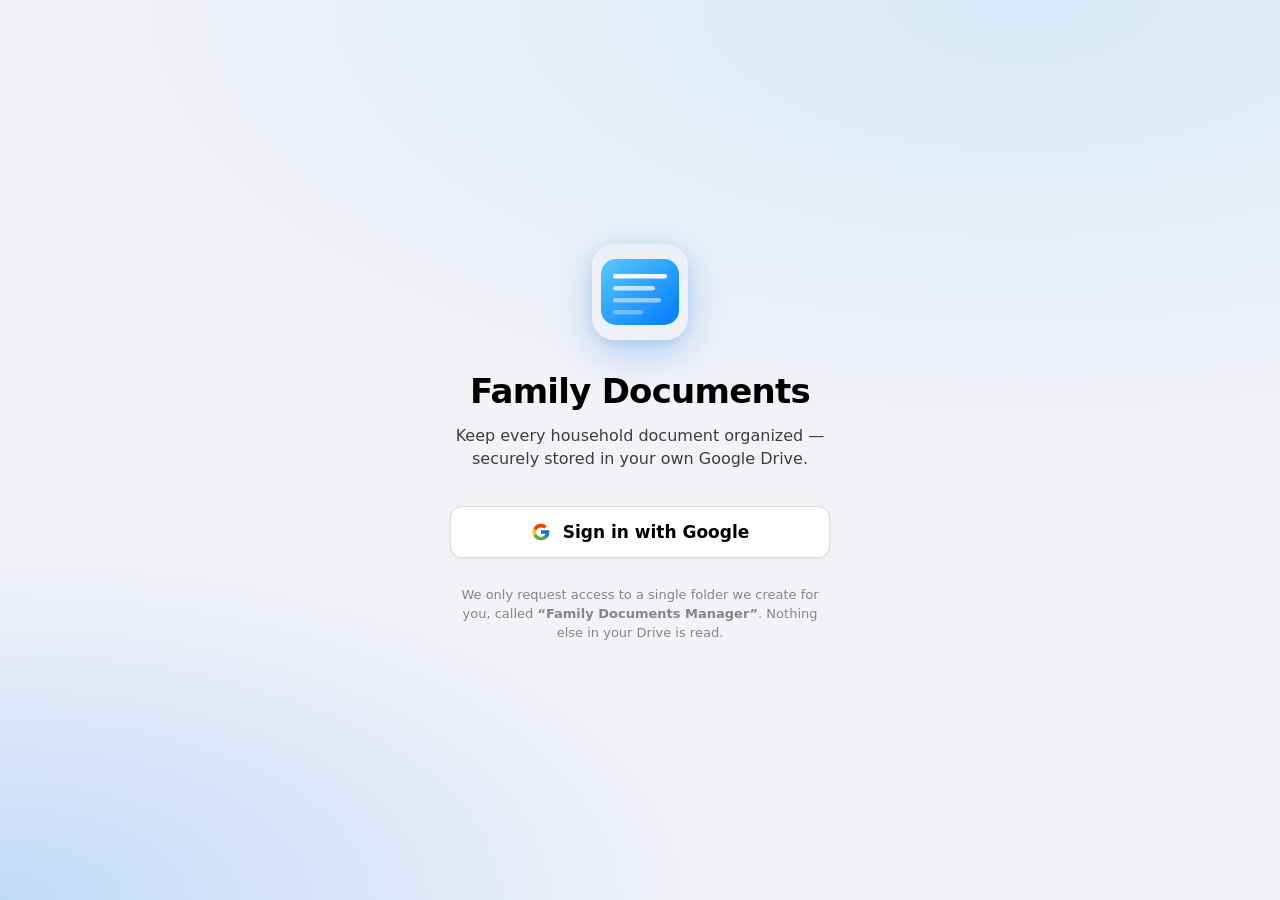
==== index.html @ 1a9daff0 "Support subfolders and improve Drive integration Add nested folder navigation and subfolder manageme" ====
<!DOCTYPE html>
<html lang="en">
<head>
  <meta charset="UTF-8" />
  <meta name="viewport" content="width=device-width, initial-scale=1.0, viewport-fit=cover, user-scalable=no" />
  <meta name="theme-color" content="#f2f2f7" media="(prefers-color-scheme: light)" />
  <meta name="theme-color" content="#000000" media="(prefers-color-scheme: dark)" />
  <meta name="description" content="A family document manager that stores PDFs and images in your Google Drive." />

  <!-- iOS / PWA meta -->
  <meta name="apple-mobile-web-app-capable" content="yes" />
  <meta name="mobile-web-app-capable" content="yes" />
  <meta name="apple-mobile-web-app-status-bar-style" content="black-translucent" />
  <meta name="apple-mobile-web-app-title" content="Family Docs" />
  <meta name="format-detection" content="telephone=no" />

  <link rel="manifest" href="manifest.json" />

  <!-- App icons -->
  <link rel="icon" type="image/png" sizes="192x192" href="icons/icon-192.png" />
  <link rel="icon" type="image/png" sizes="512x512" href="icons/icon-512.png" />
  <link rel="apple-touch-icon" href="icons/icon-192.png" />
  <link rel="apple-touch-icon" sizes="180x180" href="icons/icon-180.png" />

  <!-- iOS splash screens (basic — generated as a single fallback). -->
  <link rel="apple-touch-startup-image" href="icons/splash.png" />

  <title>Family Documents</title>
  <link rel="stylesheet" href="app.css" />
</head>
<body class="theme-system">

  <!-- ============================================
       LOGIN SCREEN
       ============================================ -->
  <section id="screen-login" class="screen screen-login is-active">
    <div class="login-card">
      <div class="login-icon" aria-hidden="true">
        <svg viewBox="0 0 64 64" xmlns="http://www.w3.org/2000/svg">
          <defs>
            <linearGradient id="lg" x1="0" y1="0" x2="1" y2="1">
              <stop offset="0%" stop-color="#5AC8FA"/>
              <stop offset="100%" stop-color="#007AFF"/>
            </linearGradient>
          </defs>
          <rect x="6" y="10" width="52" height="44" rx="10" fill="url(#lg)"/>
          <rect x="14" y="20" width="36" height="3" rx="1.5" fill="#ffffff" opacity="0.95"/>
          <rect x="14" y="28" width="28" height="3" rx="1.5" fill="#ffffff" opacity="0.7"/>
          <rect x="14" y="36" width="32" height="3" rx="1.5" fill="#ffffff" opacity="0.5"/>
          <rect x="14" y="44" width="20" height="3" rx="1.5" fill="#ffffff" opacity="0.35"/>
        </svg>
      </div>
      <h1 class="login-title">Family Documents</h1>
      <p class="login-subtitle">Keep every household document organized — securely stored in your own Google Drive.</p>

      <button id="btn-google-signin" class="btn-google" type="button">
        <svg width="20" height="20" viewBox="0 0 48 48" aria-hidden="true">
          <path fill="#FFC107" d="M43.6 20.5H42V20H24v8h11.3c-1.6 4.7-6.1 8-11.3 8-6.6 0-12-5.4-12-12s5.4-12 12-12c3 0 5.8 1.1 7.9 3l5.7-5.7C34.5 6.1 29.5 4 24 4 12.9 4 4 12.9 4 24s8.9 20 20 20 20-8.9 20-20c0-1.3-.1-2.4-.4-3.5z"/>
          <path fill="#FF3D00" d="M6.3 14.7l6.6 4.8C14.6 16 19 13 24 13c3 0 5.8 1.1 7.9 3l5.7-5.7C34.5 6.1 29.5 4 24 4 16.3 4 9.6 8.3 6.3 14.7z"/>
          <path fill="#4CAF50" d="M24 44c5.4 0 10.3-2.1 14-5.4l-6.5-5.5C29.6 34.7 26.9 36 24 36c-5.2 0-9.6-3.3-11.2-7.9l-6.5 5C9.6 39.6 16.3 44 24 44z"/>
          <path fill="#1976D2" d="M43.6 20.5H42V20H24v8h11.3c-.8 2.2-2.2 4.1-4 5.6l6.5 5.5C41.2 36.5 44 30.8 44 24c0-1.3-.1-2.4-.4-3.5z"/>
        </svg>
        <span>Sign in with Google</span>
      </button>

      <p class="login-fineprint">We only request access to a single folder we create for you, called <strong>“Family Documents Manager”</strong>. Nothing else in your Drive is read.</p>
    </div>
  </section>

  <!-- ============================================
       APP SHELL (dashboard / category / settings live inside)
       ============================================ -->
  <main id="app-shell" class="app-shell" hidden>

    <!-- Pull-to-refresh indicator -->
    <div id="ptr" class="ptr" aria-hidden="true">
      <div class="ptr-spinner"></div>
    </div>

    <!-- ============================================
         DASHBOARD
         ============================================ -->
    <section id="screen-dashboard" class="screen screen-dashboard is-active">
      <header class="ios-header">
        <div class="ios-header-row">
          <div class="ios-header-spacer"></div>
          <button id="btn-open-settings" class="icon-btn" type="button" aria-label="Settings">
            <svg viewBox="0 0 24 24" width="22" height="22" fill="none" stroke="currentColor" stroke-width="1.8" stroke-linecap="round" stroke-linejoin="round">
              <circle cx="12" cy="12" r="3"></circle>
              <path d="M19.4 15a1.65 1.65 0 0 0 .33 1.82l.06.06a2 2 0 1 1-2.83 2.83l-.06-.06a1.65 1.65 0 0 0-1.82-.33 1.65 1.65 0 0 0-1 1.51V21a2 2 0 0 1-4 0v-.09A1.65 1.65 0 0 0 9 19.4a1.65 1.65 0 0 0-1.82.33l-.06.06a2 2 0 1 1-2.83-2.83l.06-.06a1.65 1.65 0 0 0 .33-1.82 1.65 1.65 0 0 0-1.51-1H3a2 2 0 0 1 0-4h.09A1.65 1.65 0 0 0 4.6 9a1.65 1.65 0 0 0-.33-1.82l-.06-.06a2 2 0 1 1 2.83-2.83l.06.06a1.65 1.65 0 0 0 1.82.33H9a1.65 1.65 0 0 0 1-1.51V3a2 2 0 0 1 4 0v.09a1.65 1.65 0 0 0 1 1.51 1.65 1.65 0 0 0 1.82-.33l.06-.06a2 2 0 1 1 2.83 2.83l-.06.06a1.65 1.65 0 0 0-.33 1.82V9a1.65 1.65 0 0 0 1.51 1H21a2 2 0 0 1 0 4h-.09a1.65 1.65 0 0 0-1.51 1z"></path>
            </svg>
          </button>
        </div>
        <h1 class="ios-large-title">Documents</h1>
        <div class="ios-search-wrap">
          <div class="ios-search">
            <svg viewBox="0 0 24 24" width="16" height="16" aria-hidden="true">
              <path d="M21 21l-4.3-4.3M11 18a7 7 0 1 1 0-14 7 7 0 0 1 0 14z" fill="none" stroke="currentColor" stroke-width="2" stroke-linecap="round" stroke-linejoin="round"/>
            </svg>
            <input id="dashboard-search" type="search" placeholder="Search across all documents" autocomplete="off" />
          </div>
        </div>
      </header>

      <div class="content">
        <!-- Categories grid -->
        <div id="categories-grid" class="categories-grid"></div>

        <!-- Search results (hidden by default) -->
        <div id="dashboard-search-results" class="search-results" hidden></div>

        <button id="btn-add-category" class="add-category-btn" type="button">
          <span class="plus">+</span>
          <span>Add Category</span>
        </button>
      </div>
    </section>

    <!-- ============================================
         CATEGORY DETAIL
         ============================================ -->
    <section id="screen-category" class="screen screen-category">
      <header class="ios-header">
        <div class="ios-header-row">
          <button id="btn-back-from-category" class="back-btn" type="button">
            <svg viewBox="0 0 24 24" width="22" height="22" aria-hidden="true">
              <path d="M15 6l-6 6 6 6" fill="none" stroke="currentColor" stroke-width="2.2" stroke-linecap="round" stroke-linejoin="round"/>
            </svg>
            <span>Documents</span>
          </button>
          <div class="ios-header-spacer"></div>
          <button id="btn-category-menu" class="icon-btn" type="button" aria-label="Category options">
            <svg viewBox="0 0 24 24" width="22" height="22" aria-hidden="true">
              <circle cx="5" cy="12" r="1.6" fill="currentColor"/>
              <circle cx="12" cy="12" r="1.6" fill="currentColor"/>
              <circle cx="19" cy="12" r="1.6" fill="currentColor"/>
            </svg>
          </button>
        </div>
        <h1 id="category-title" class="ios-large-title">Category</h1>

        <!-- Filter chips -->
        <div class="filter-row">
          <div class="ios-search compact">
            <svg viewBox="0 0 24 24" width="16" height="16" aria-hidden="true">
              <path d="M21 21l-4.3-4.3M11 18a7 7 0 1 1 0-14 7 7 0 0 1 0 14z" fill="none" stroke="currentColor" stroke-width="2" stroke-linecap="round" stroke-linejoin="round"/>
            </svg>
            <input id="category-search" type="search" placeholder="Search" autocomplete="off" />
          </div>
        </div>
        <div class="chip-row" id="filter-chips">
          <button class="chip is-active" data-filter-type="all" type="button">All</button>
          <button class="chip" data-filter-type="pdf" type="button">PDF</button>
          <button class="chip" data-filter-type="image" type="button">Images</button>
          <button class="chip" data-filter-type="recent" type="button">Last 30 days</button>
        </div>
      </header>

      <div class="content">
        <div id="documents-list" class="documents-list"></div>
        <div id="documents-empty" class="empty-state" hidden>
          <div class="empty-icon">📄</div>
          <h3>No documents yet</h3>
          <p>Tap the upload button to add your first document.</p>
        </div>
      </div>

      <!-- Floating upload button -->
      <button id="btn-fab-upload" class="fab" type="button" aria-label="Upload document">
        <svg viewBox="0 0 24 24" width="24" height="24" aria-hidden="true">
          <path d="M12 5v14M5 12h14" fill="none" stroke="currentColor" stroke-width="2.4" stroke-linecap="round"/>
        </svg>
      </button>
    </section>

    <!-- ============================================
         SETTINGS
         ============================================ -->
    <section id="screen-settings" class="screen screen-settings">
      <header class="ios-header">
        <div class="ios-header-row">
          <button id="btn-back-from-settings" class="back-btn" type="button">
            <svg viewBox="0 0 24 24" width="22" height="22" aria-hidden="true">
              <path d="M15 6l-6 6 6 6" fill="none" stroke="currentColor" stroke-width="2.2" stroke-linecap="round" stroke-linejoin="round"/>
            </svg>
            <span>Documents</span>
          </button>
        </div>
        <h1 class="ios-large-title">Settings</h1>
      </header>

      <div class="content">
        <!-- Account -->
        <h2 class="group-label">Account</h2>
        <div class="ios-group">
          <div class="row">
            <div class="row-label">
              <div class="row-title" id="settings-user-email">—</div>
              <div class="row-sub">Connected to Google Drive</div>
            </div>
          </div>
          <div class="row row-action" id="row-signout">
            <div class="row-label">
              <div class="row-title danger">Sign out</div>
            </div>
            <div class="row-chevron">›</div>
          </div>
        </div>

        <!-- Appearance -->
        <h2 class="group-label">Appearance</h2>
        <div class="ios-group">
          <div class="row">
            <div class="row-label"><div class="row-title">Theme</div></div>
            <select id="theme-select" class="ios-select">
              <option value="system">System</option>
              <option value="light">Light</option>
              <option value="dark">Dark</option>
            </select>
          </div>
        </div>

        <!-- Categories -->
        <h2 class="group-label">Categories</h2>
        <div id="settings-categories" class="ios-group"></div>
        <button id="btn-add-category-settings" class="row-button">+ Add Category</button>

        <!-- About -->
        <h2 class="group-label">About</h2>
        <div class="ios-group">
          <div class="row">
            <div class="row-label">
              <div class="row-title">Version</div>
            </div>
            <div class="row-value">1.0.0</div>
          </div>
          <div class="row row-action" id="row-storage-info">
            <div class="row-label">
              <div class="row-title">View in Google Drive</div>
            </div>
            <div class="row-chevron">›</div>
          </div>
        </div>

        <p class="settings-foot">Your files live exclusively in your Google Drive folder<br/>“Family Documents Manager”.</p>
      </div>
    </section>

    <!-- ============================================
         BOTTOM NAVIGATION
         ============================================ -->
    <nav id="bottom-nav" class="bottom-nav">
      <button class="nav-btn is-active" data-target="dashboard" type="button">
        <svg viewBox="0 0 24 24" width="24" height="24" aria-hidden="true">
          <rect x="3" y="3" width="7" height="7" rx="2" fill="none" stroke="currentColor" stroke-width="1.6"/>
          <rect x="14" y="3" width="7" height="7" rx="2" fill="none" stroke="currentColor" stroke-width="1.6"/>
          <rect x="3" y="14" width="7" height="7" rx="2" fill="none" stroke="currentColor" stroke-width="1.6"/>
          <rect x="14" y="14" width="7" height="7" rx="2" fill="none" stroke="currentColor" stroke-width="1.6"/>
        </svg>
        <span>Documents</span>
      </button>
      <button class="nav-btn" data-target="search" type="button">
        <svg viewBox="0 0 24 24" width="24" height="24" aria-hidden="true">
          <path d="M21 21l-4.3-4.3M11 18a7 7 0 1 1 0-14 7 7 0 0 1 0 14z" fill="none" stroke="currentColor" stroke-width="1.8" stroke-linecap="round" stroke-linejoin="round"/>
        </svg>
        <span>Search</span>
      </button>
      <button class="nav-btn" data-target="settings" type="button">
        <svg viewBox="0 0 24 24" width="24" height="24" aria-hidden="true">
          <circle cx="12" cy="12" r="3" fill="none" stroke="currentColor" stroke-width="1.6"/>
          <path d="M19.4 15a1.65 1.65 0 0 0 .33 1.82l.06.06a2 2 0 1 1-2.83 2.83l-.06-.06a1.65 1.65 0 0 0-1.82-.33 1.65 1.65 0 0 0-1 1.51V21a2 2 0 0 1-4 0v-.09A1.65 1.65 0 0 0 9 19.4a1.65 1.65 0 0 0-1.82.33l-.06.06a2 2 0 1 1-2.83-2.83l.06-.06a1.65 1.65 0 0 0 .33-1.82 1.65 1.65 0 0 0-1.51-1H3a2 2 0 0 1 0-4h.09A1.65 1.65 0 0 0 4.6 9a1.65 1.65 0 0 0-.33-1.82l-.06-.06a2 2 0 1 1 2.83-2.83l.06.06a1.65 1.65 0 0 0 1.82.33H9a1.65 1.65 0 0 0 1-1.51V3a2 2 0 0 1 4 0v.09a1.65 1.65 0 0 0 1 1.51 1.65 1.65 0 0 0 1.82-.33l.06-.06a2 2 0 1 1 2.83 2.83l-.06.06a1.65 1.65 0 0 0-.33 1.82V9a1.65 1.65 0 0 0 1.51 1H21a2 2 0 0 1 0 4h-.09a1.65 1.65 0 0 0-1.51 1z" fill="none" stroke="currentColor" stroke-width="1.6" stroke-linejoin="round"/>
        </svg>
        <span>Settings</span>
      </button>
    </nav>
  </main>

  <!-- ============================================
       UPLOAD BOTTOM SHEET
       ============================================ -->
  <div id="upload-sheet" class="sheet" hidden>
    <div class="sheet-backdrop" data-close="upload-sheet"></div>
    <div class="sheet-panel">
      <div class="sheet-handle"></div>
      <h3 class="sheet-title">Add Document</h3>
      <p class="sheet-sub" id="upload-sheet-sub">Upload a PDF or photo to this category.</p>

      <button id="btn-upload-file" class="sheet-action" type="button">
        <span class="sheet-icon">📤</span>
        <div class="sheet-action-text">
          <strong>Upload from device</strong>
          <small>PDF, JPG or PNG up to 25MB</small>
        </div>
      </button>

      <button id="btn-pick-from-drive" class="sheet-action" type="button">
        <span class="sheet-icon">☁️</span>
        <div class="sheet-action-text">
          <strong>Pick from Google Drive</strong>
          <small>Choose an existing file</small>
        </div>
      </button>

      <button id="btn-take-photo" class="sheet-action" type="button">
        <span class="sheet-icon">📷</span>
        <div class="sheet-action-text">
          <strong>Take photo</strong>
          <small>Use your camera</small>
        </div>
      </button>

      <button id="btn-new-folder" class="sheet-action" type="button">
        <span class="sheet-icon">📁</span>
        <div class="sheet-action-text">
          <strong>New subfolder</strong>
          <small>Create a folder inside this one</small>
        </div>
      </button>

      <button class="sheet-cancel" data-close="upload-sheet" type="button">Cancel</button>

      <input id="file-input" type="file" accept="application/pdf,image/jpeg,image/png" hidden />
      <input id="camera-input" type="file" accept="image/*" capture="environment" hidden />
    </div>
  </div>

  <!-- ============================================
       ADD / RENAME CATEGORY SHEET
       ============================================ -->
  <div id="category-sheet" class="sheet" hidden>
    <div class="sheet-backdrop" data-close="category-sheet"></div>
    <div class="sheet-panel">
      <div class="sheet-handle"></div>
      <h3 class="sheet-title" id="category-sheet-title">New Category</h3>

      <label class="sheet-label">Name</label>
      <input id="category-name-input" class="sheet-input" type="text" placeholder="e.g. Travel Documents" maxlength="40" />

      <label class="sheet-label">Icon</label>
      <div id="category-icon-picker" class="icon-picker"></div>

      <label class="sheet-label">Color</label>
      <div id="category-color-picker" class="color-picker"></div>

      <div class="sheet-buttons">
        <button class="sheet-cancel" data-close="category-sheet" type="button">Cancel</button>
        <button id="btn-save-category" class="sheet-primary" type="button">Save</button>
      </div>
    </div>
  </div>

  <!-- ============================================
       CATEGORY ACTION SHEET (rename / delete)
       ============================================ -->
  <div id="category-actions-sheet" class="sheet" hidden>
    <div class="sheet-backdrop" data-close="category-actions-sheet"></div>
    <div class="sheet-panel sheet-panel-actions">
      <div class="sheet-handle"></div>
      <button id="btn-rename-category" class="sheet-action-row" type="button">Rename Category</button>
      <button id="btn-delete-category" class="sheet-action-row danger" type="button">Delete Category</button>
      <button class="sheet-cancel" data-close="category-actions-sheet" type="button">Cancel</button>
    </div>
  </div>

  <!-- ============================================
       DOCUMENT VIEWER MODAL (full-screen)
       ============================================ -->
  <div id="viewer-modal" class="viewer" hidden>
    <header class="viewer-header">
      <button id="btn-close-viewer" class="viewer-btn" type="button" aria-label="Close">
        <svg viewBox="0 0 24 24" width="22" height="22" aria-hidden="true">
          <path d="M6 6l12 12M18 6L6 18" fill="none" stroke="currentColor" stroke-width="2" stroke-linecap="round"/>
        </svg>
      </button>
      <div id="viewer-title" class="viewer-title">Document</div>
      <div class="viewer-actions">
        <button id="btn-download" class="viewer-btn" type="button" aria-label="Download">
          <svg viewBox="0 0 24 24" width="22" height="22" aria-hidden="true">
            <path d="M12 4v12m0 0l-4-4m4 4l4-4M4 20h16" fill="none" stroke="currentColor" stroke-width="2" stroke-linecap="round" stroke-linejoin="round"/>
          </svg>
        </button>
        <button id="btn-delete-doc" class="viewer-btn" type="button" aria-label="Delete">
          <svg viewBox="0 0 24 24" width="22" height="22" aria-hidden="true">
            <path d="M3 6h18M8 6V4a2 2 0 0 1 2-2h4a2 2 0 0 1 2 2v2m2 0v14a2 2 0 0 1-2 2H8a2 2 0 0 1-2-2V6h12z" fill="none" stroke="currentColor" stroke-width="1.8" stroke-linecap="round" stroke-linejoin="round"/>
          </svg>
        </button>
      </div>
    </header>
    <div id="viewer-body" class="viewer-body"></div>
  </div>

  <!-- ============================================
       TOAST CONTAINER
       ============================================ -->
  <div id="toast-container" class="toast-container" aria-live="polite"></div>

  <!-- ============================================
       LOADING / UPLOAD PROGRESS OVERLAY
       ============================================ -->
  <div id="loader" class="loader" hidden>
    <div class="loader-card">
      <div class="loader-spinner"></div>
      <div id="loader-text" class="loader-text">Loading…</div>
    </div>
  </div>

  <!-- Google Identity & API libraries -->
  <script src="https://accounts.google.com/gsi/client" async defer></script>
  <script src="https://apis.google.com/js/api.js" async defer></script>

  <!-- App -->
  <script src="app.js" defer></script>
</body>
</html>
---- app.css ----
/* ============================================================
   FAMILY DOCUMENTS — iOS 17 Design System
   ============================================================ */

/* ---- Reset ------------------------------------------------- */
*, *::before, *::after { box-sizing: border-box; }

/* The browser's default [hidden] { display: none } has specificity 0,1,0 and
   gets overridden by component rules like .viewer { display: flex }. Force it
   to win so HTML's hidden attribute hides elements regardless of their
   layout-display value. */
[hidden] { display: none !important; }

html, body {
  margin: 0;
  padding: 0;
  height: 100%;
  -webkit-font-smoothing: antialiased;
  -moz-osx-font-smoothing: grayscale;
  -webkit-tap-highlight-color: transparent;
  text-rendering: optimizeLegibility;
}
body {
  font-family: -apple-system, BlinkMacSystemFont, "SF Pro Text", "SF Pro Display",
               "Helvetica Neue", "Segoe UI", system-ui, sans-serif;
  font-size: 17px;
  line-height: 1.4;
  background: var(--bg);
  color: var(--text);
  overflow: hidden;
  overscroll-behavior-y: none;
  /* Safe-area-aware viewport sizing */
  min-height: 100dvh;
}
button { font-family: inherit; }
input, select, textarea { font-family: inherit; font-size: inherit; }
input[type="search"]::-webkit-search-cancel-button { -webkit-appearance: none; }

/* ---- iOS color system (CSS variables) ---------------------- */
:root, body.theme-light {
  /* Core grays (iOS system) */
  --bg: #f2f2f7;                  /* systemGroupedBackground */
  --bg-elevated: #ffffff;         /* secondarySystemGroupedBackground */
  --bg-card: #ffffff;
  --bg-blur: rgba(242, 242, 247, 0.78);
  --bg-blur-strong: rgba(255, 255, 255, 0.82);

  --text: #000000;
  --text-secondary: #3c3c43;
  --text-tertiary: rgba(60, 60, 67, 0.6);
  --text-quaternary: rgba(60, 60, 67, 0.3);

  --separator: rgba(60, 60, 67, 0.18);
  --separator-opaque: #c6c6c8;

  /* iOS system colors */
  --blue: #007aff;
  --blue-soft: rgba(0, 122, 255, 0.12);
  --green: #34c759;
  --indigo: #5856d6;
  --orange: #ff9500;
  --pink: #ff2d55;
  --purple: #af52de;
  --red: #ff3b30;
  --teal: #5ac8fa;
  --yellow: #ffcc00;
  --mint: #00c7be;
  --cyan: #32ade6;

  /* Component tokens */
  --fill-primary: rgba(120, 120, 128, 0.20);
  --fill-secondary: rgba(120, 120, 128, 0.16);
  --fill-tertiary: rgba(118, 118, 128, 0.12);
  --fill-quaternary: rgba(116, 116, 128, 0.08);

  --shadow-card: 0 1px 3px rgba(0, 0, 0, 0.04), 0 1px 2px rgba(0, 0, 0, 0.02);
  --shadow-fab: 0 6px 18px rgba(0, 122, 255, 0.32), 0 2px 6px rgba(0, 0, 0, 0.12);

  --radius-card: 14px;
  --radius-button: 12px;
  --radius-large: 22px;
}

/* Dark mode colors */
body.theme-dark {
  --bg: #000000;
  --bg-elevated: #1c1c1e;
  --bg-card: #1c1c1e;
  --bg-blur: rgba(28, 28, 30, 0.72);
  --bg-blur-strong: rgba(28, 28, 30, 0.86);

  --text: #ffffff;
  --text-secondary: rgba(235, 235, 245, 0.88);
  --text-tertiary: rgba(235, 235, 245, 0.6);
  --text-quaternary: rgba(235, 235, 245, 0.3);

  --separator: rgba(84, 84, 88, 0.55);
  --separator-opaque: #38383a;

  --fill-primary: rgba(120, 120, 128, 0.36);
  --fill-secondary: rgba(120, 120, 128, 0.32);
  --fill-tertiary: rgba(118, 118, 128, 0.24);
  --fill-quaternary: rgba(118, 118, 128, 0.18);

  --shadow-card: 0 1px 2px rgba(0, 0, 0, 0.4);
  --shadow-fab: 0 6px 18px rgba(0, 122, 255, 0.4), 0 2px 6px rgba(0, 0, 0, 0.4);
}

/* System theme follows OS preference */
@media (prefers-color-scheme: dark) {
  body.theme-system {
    --bg: #000000;
    --bg-elevated: #1c1c1e;
    --bg-card: #1c1c1e;
    --bg-blur: rgba(28, 28, 30, 0.72);
    --bg-blur-strong: rgba(28, 28, 30, 0.86);
    --text: #ffffff;
    --text-secondary: rgba(235, 235, 245, 0.88);
    --text-tertiary: rgba(235, 235, 245, 0.6);
    --text-quaternary: rgba(235, 235, 245, 0.3);
    --separator: rgba(84, 84, 88, 0.55);
    --separator-opaque: #38383a;
    --fill-primary: rgba(120, 120, 128, 0.36);
    --fill-secondary: rgba(120, 120, 128, 0.32);
    --fill-tertiary: rgba(118, 118, 128, 0.24);
    --fill-quaternary: rgba(118, 118, 128, 0.18);
    --shadow-card: 0 1px 2px rgba(0, 0, 0, 0.4);
  }
}

/* ============================================================
   BASE LAYOUT
   ============================================================ */
.app-shell {
  position: fixed;
  inset: 0;
  display: flex;
  flex-direction: column;
}

.screen {
  position: absolute;
  inset: 0;
  display: none;
  flex-direction: column;
  background: var(--bg);
  /* Spring-style transition for screen swap */
  transition: transform 0.32s cubic-bezier(0.32, 0.72, 0, 1),
              opacity 0.24s ease;
}
.screen.is-active {
  display: flex;
  z-index: 2;
}
.screen.is-leaving {
  display: flex;
  z-index: 1;
  transform: translateX(-30%);
  opacity: 0.6;
}
.screen.is-entering {
  transform: translateX(100%);
}

/* ============================================================
   LOGIN SCREEN
   ============================================================ */
.screen-login {
  background:
    radial-gradient(120% 80% at 80% 0%, rgba(90, 200, 250, 0.18), transparent 60%),
    radial-gradient(100% 70% at 0% 100%, rgba(0, 122, 255, 0.20), transparent 55%),
    var(--bg);
  align-items: center;
  justify-content: center;
  padding: max(env(safe-area-inset-top), 24px) 24px max(env(safe-area-inset-bottom), 24px);
}
.login-card {
  max-width: 380px;
  width: 100%;
  text-align: center;
  animation: fadeUp 0.5s cubic-bezier(0.16, 1, 0.3, 1);
}
.login-icon {
  width: 96px;
  height: 96px;
  margin: 0 auto 28px;
  border-radius: 22px;
  overflow: hidden;
  box-shadow: 0 12px 40px rgba(0, 122, 255, 0.28),
              0 4px 12px rgba(0, 0, 0, 0.08);
}
.login-icon svg { display: block; width: 100%; height: 100%; }

.login-title {
  font-size: 34px;
  font-weight: 700;
  letter-spacing: -0.022em;
  margin: 0 0 8px;
}
.login-subtitle {
  margin: 0 0 36px;
  color: var(--text-secondary);
  font-size: 16px;
  line-height: 1.45;
}
.btn-google {
  width: 100%;
  display: flex;
  align-items: center;
  justify-content: center;
  gap: 12px;
  padding: 15px 18px;
  background: var(--bg-elevated);
  color: var(--text);
  border: 1px solid var(--separator);
  border-radius: var(--radius-button);
  font-size: 17px;
  font-weight: 600;
  cursor: pointer;
  transition: transform 0.15s ease, opacity 0.15s ease;
  box-shadow: var(--shadow-card);
}
.btn-google:active { transform: scale(0.97); opacity: 0.85; }
.login-fineprint {
  margin-top: 28px;
  font-size: 13px;
  color: var(--text-tertiary);
  line-height: 1.45;
}

/* ============================================================
   iOS LARGE TITLE HEADER
   ============================================================ */
.ios-header {
  flex-shrink: 0;
  padding-top: max(env(safe-area-inset-top), 12px);
  padding-left: 16px;
  padding-right: 16px;
  background: var(--bg);
  position: relative;
  z-index: 5;
}
.ios-header-row {
  display: flex;
  align-items: center;
  height: 44px;
  gap: 8px;
}
.ios-header-spacer { flex: 1; }
.ios-large-title {
  font-size: 34px;
  font-weight: 700;
  letter-spacing: -0.022em;
  margin: 4px 0 12px;
  line-height: 1.1;
}
.icon-btn {
  width: 36px;
  height: 36px;
  display: inline-flex;
  align-items: center;
  justify-content: center;
  background: transparent;
  border: 0;
  color: var(--blue);
  cursor: pointer;
  border-radius: 10px;
  transition: background 0.15s ease, transform 0.1s ease;
}
.icon-btn:active { background: var(--fill-tertiary); transform: scale(0.92); }
.back-btn {
  display: inline-flex;
  align-items: center;
  gap: 2px;
  background: transparent;
  border: 0;
  color: var(--blue);
  font-size: 17px;
  font-weight: 400;
  padding: 6px 6px 6px 0;
  cursor: pointer;
  margin-left: -6px;
  transition: opacity 0.15s ease;
}
.back-btn:active { opacity: 0.55; }
.back-btn svg { color: var(--blue); }

/* ============================================================
   iOS SEARCH BAR
   ============================================================ */
.ios-search-wrap { padding-bottom: 12px; }
.ios-search {
  display: flex;
  align-items: center;
  gap: 8px;
  background: var(--fill-tertiary);
  border-radius: 10px;
  padding: 8px 12px;
  color: var(--text-tertiary);
}
.ios-search.compact { margin-bottom: 10px; }
.ios-search svg { flex-shrink: 0; opacity: 0.6; }
.ios-search input {
  flex: 1;
  background: transparent;
  border: 0;
  outline: none;
  color: var(--text);
  font-size: 17px;
  padding: 0;
}
.ios-search input::placeholder { color: var(--text-tertiary); }

/* ============================================================
   FILTER CHIPS
   ============================================================ */
.filter-row { padding-top: 4px; }
.chip-row {
  display: flex;
  gap: 8px;
  overflow-x: auto;
  padding-bottom: 12px;
  -webkit-overflow-scrolling: touch;
  scrollbar-width: none;
}
.chip-row::-webkit-scrollbar { display: none; }
.chip {
  flex-shrink: 0;
  background: var(--fill-tertiary);
  color: var(--text-secondary);
  border: 0;
  padding: 7px 14px;
  border-radius: 100px;
  font-size: 14px;
  font-weight: 500;
  cursor: pointer;
  transition: all 0.18s ease;
}
.chip.is-active {
  background: var(--blue);
  color: #fff;
}
.chip:active { transform: scale(0.95); }

/* ============================================================
   CONTENT / SCROLL AREA
   ============================================================ */
.content {
  flex: 1;
  overflow-y: auto;
  -webkit-overflow-scrolling: touch;
  padding: 4px 16px calc(env(safe-area-inset-bottom) + 96px);
}

/* ============================================================
   CATEGORIES GRID (Dashboard)
   ============================================================ */
.categories-grid {
  display: grid;
  grid-template-columns: repeat(2, 1fr);
  gap: 12px;
  margin-bottom: 20px;
}
@media (min-width: 540px) {
  .categories-grid { grid-template-columns: repeat(3, 1fr); }
}
@media (min-width: 800px) {
  .categories-grid { grid-template-columns: repeat(4, 1fr); }
}
.category-card {
  position: relative;
  background: var(--bg-card);
  border-radius: var(--radius-card);
  padding: 16px;
  text-align: left;
  border: 0;
  cursor: pointer;
  box-shadow: var(--shadow-card);
  transition: transform 0.18s cubic-bezier(0.32, 0.72, 0, 1),
              box-shadow 0.18s ease;
  overflow: hidden;
  min-height: 116px;
  display: flex;
  flex-direction: column;
  justify-content: space-between;
  color: var(--text);
}
.category-card:active {
  transform: scale(0.96);
}
.category-card::before {
  content: '';
  position: absolute;
  top: 0; left: 0; right: 0;
  height: 60%;
  background: linear-gradient(180deg, var(--card-tint, transparent) 0%, transparent 100%);
  pointer-events: none;
  opacity: 0.18;
}
.category-card-icon {
  width: 38px;
  height: 38px;
  border-radius: 10px;
  display: flex;
  align-items: center;
  justify-content: center;
  font-size: 22px;
  background: var(--card-tint, var(--fill-tertiary));
  color: #fff;
  position: relative;
  z-index: 1;
}
.category-card-name {
  font-size: 15px;
  font-weight: 600;
  letter-spacing: -0.01em;
  margin-top: 14px;
  position: relative;
  z-index: 1;
}
.category-card-count {
  font-size: 13px;
  color: var(--text-tertiary);
  margin-top: 2px;
  position: relative;
  z-index: 1;
}

.add-category-btn {
  width: 100%;
  display: flex;
  align-items: center;
  justify-content: center;
  gap: 8px;
  padding: 13px;
  background: transparent;
  color: var(--blue);
  border: 1.5px dashed var(--separator);
  border-radius: var(--radius-card);
  font-size: 16px;
  font-weight: 500;
  cursor: pointer;
  transition: background 0.15s ease;
}
.add-category-btn:active { background: var(--fill-quaternary); }
.add-category-btn .plus { font-size: 18px; line-height: 1; }

/* ============================================================
   DOCUMENTS LIST (Category screen)
   ============================================================ */
.documents-list {
  display: flex;
  flex-direction: column;
  gap: 10px;
}
.doc-card {
  display: flex;
  align-items: center;
  gap: 14px;
  padding: 12px;
  background: var(--bg-card);
  border-radius: var(--radius-card);
  cursor: pointer;
  border: 0;
  width: 100%;
  text-align: left;
  box-shadow: var(--shadow-card);
  transition: transform 0.15s ease, opacity 0.15s ease;
  color: var(--text);
}
.doc-card:active { transform: scale(0.98); opacity: 0.85; }

/* Folder rows shown above documents inside a category. Same shape as
   doc-card but with a tinted folder glyph instead of a thumbnail. */
.folder-card {
  display: flex;
  align-items: center;
  gap: 14px;
  padding: 12px;
  background: var(--bg-card);
  border-radius: var(--radius-card);
  cursor: pointer;
  border: 0;
  width: 100%;
  text-align: left;
  box-shadow: var(--shadow-card);
  transition: transform 0.15s ease, opacity 0.15s ease;
  color: var(--text);
  animation: fadeUp 0.3s cubic-bezier(0.16, 1, 0.3, 1) backwards;
}
.folder-card:active { transform: scale(0.98); opacity: 0.85; }
.folder-icon {
  width: 56px;
  height: 56px;
  border-radius: 12px;
  flex-shrink: 0;
  display: flex;
  align-items: center;
  justify-content: center;
  background: rgba(0, 122, 255, 0.10);
  color: var(--blue);
}
.folder-info { flex: 1; min-width: 0; }
.folder-name {
  font-size: 16px;
  font-weight: 500;
  letter-spacing: -0.01em;
  white-space: nowrap;
  overflow: hidden;
  text-overflow: ellipsis;
  margin-bottom: 2px;
}
.folder-meta {
  font-size: 13px;
  color: var(--text-tertiary);
}
.doc-thumb {
  width: 56px;
  height: 56px;
  border-radius: 10px;
  flex-shrink: 0;
  background: var(--fill-tertiary);
  background-size: cover;
  background-position: center;
  display: flex;
  align-items: center;
  justify-content: center;
  font-size: 22px;
  color: var(--text-tertiary);
  position: relative;
  overflow: hidden;
}
.doc-thumb-tag {
  position: absolute;
  bottom: 4px;
  right: 4px;
  font-size: 9px;
  font-weight: 700;
  letter-spacing: 0.04em;
  background: rgba(0, 0, 0, 0.65);
  color: #fff;
  padding: 1px 5px;
  border-radius: 4px;
}
.doc-info { flex: 1; min-width: 0; }
.doc-name {
  font-size: 16px;
  font-weight: 500;
  letter-spacing: -0.01em;
  white-space: nowrap;
  overflow: hidden;
  text-overflow: ellipsis;
  margin-bottom: 2px;
}
.doc-meta {
  font-size: 13px;
  color: var(--text-tertiary);
}
.doc-chevron {
  color: var(--text-quaternary);
  font-size: 22px;
  flex-shrink: 0;
}

.empty-state {
  text-align: center;
  padding: 60px 24px;
  color: var(--text-tertiary);
}
.empty-icon { font-size: 56px; margin-bottom: 12px; opacity: 0.65; }
.empty-state h3 { font-size: 19px; font-weight: 600; margin: 0 0 4px; color: var(--text-secondary); }
.empty-state p { margin: 0; font-size: 14px; }

/* ============================================================
   FAB
   ============================================================ */
.fab {
  position: absolute;
  right: 18px;
  bottom: calc(env(safe-area-inset-bottom) + 96px);
  width: 56px;
  height: 56px;
  border-radius: 50%;
  background: var(--blue);
  color: #fff;
  border: 0;
  cursor: pointer;
  box-shadow: var(--shadow-fab);
  display: flex;
  align-items: center;
  justify-content: center;
  z-index: 10;
  transition: transform 0.18s cubic-bezier(0.32, 0.72, 0, 1);
}
.fab:active { transform: scale(0.92); }

/* ============================================================
   BOTTOM NAVIGATION (frosted glass)
   ============================================================ */
.bottom-nav {
  position: absolute;
  left: 0; right: 0; bottom: 0;
  display: flex;
  justify-content: space-around;
  padding: 6px 8px max(env(safe-area-inset-bottom), 6px);
  background: var(--bg-blur);
  -webkit-backdrop-filter: saturate(180%) blur(28px);
  backdrop-filter: saturate(180%) blur(28px);
  border-top: 0.5px solid var(--separator);
  z-index: 50;
}
.nav-btn {
  flex: 1;
  background: transparent;
  border: 0;
  display: flex;
  flex-direction: column;
  align-items: center;
  gap: 2px;
  padding: 8px 4px;
  color: var(--text-tertiary);
  font-size: 10px;
  font-weight: 500;
  cursor: pointer;
  transition: color 0.15s ease, transform 0.15s ease;
}
.nav-btn:active { transform: scale(0.92); }
.nav-btn.is-active { color: var(--blue); }

/* ============================================================
   SETTINGS / GROUPED LIST
   ============================================================ */
.group-label {
  font-size: 13px;
  font-weight: 400;
  text-transform: uppercase;
  letter-spacing: 0.04em;
  color: var(--text-tertiary);
  margin: 22px 16px 6px;
  padding: 0;
}
.ios-group {
  background: var(--bg-card);
  border-radius: var(--radius-card);
  overflow: hidden;
  margin-bottom: 4px;
  box-shadow: var(--shadow-card);
}
.row {
  display: flex;
  align-items: center;
  gap: 12px;
  padding: 12px 16px;
  min-height: 44px;
  border-bottom: 0.5px solid var(--separator);
}
.row:last-child { border-bottom: 0; }
.row-action { cursor: pointer; transition: background 0.15s ease; }
.row-action:active { background: var(--fill-tertiary); }
.row-label { flex: 1; min-width: 0; }
.row-title { font-size: 17px; }
.row-title.danger { color: var(--red); }
.row-sub { font-size: 13px; color: var(--text-tertiary); margin-top: 2px; }
.row-value { color: var(--text-tertiary); font-size: 15px; }
.row-chevron { color: var(--text-quaternary); font-size: 22px; line-height: 1; }
.ios-select {
  background: var(--fill-tertiary);
  color: var(--text);
  border: 0;
  border-radius: 8px;
  padding: 6px 10px;
  font-size: 15px;
  font-weight: 500;
  outline: none;
  -webkit-appearance: menulist;
  appearance: menulist;
}
.row-button {
  width: calc(100% - 0px);
  text-align: center;
  padding: 13px;
  background: var(--bg-card);
  border: 0;
  border-radius: var(--radius-card);
  color: var(--blue);
  font-size: 16px;
  font-weight: 500;
  cursor: pointer;
  margin-top: 4px;
  box-shadow: var(--shadow-card);
}
.row-button:active { opacity: 0.7; }
.settings-foot {
  text-align: center;
  font-size: 12px;
  color: var(--text-tertiary);
  margin: 36px 0 0;
  line-height: 1.45;
}

/* Category list inside settings */
.cat-row { display: flex; align-items: center; gap: 12px; padding: 10px 16px; border-bottom: 0.5px solid var(--separator); }
.cat-row:last-child { border-bottom: 0; }
.cat-row-icon { width: 30px; height: 30px; border-radius: 8px; display:flex; align-items:center; justify-content:center; color: #fff; font-size: 16px; flex-shrink: 0; }
.cat-row-name { flex: 1; font-size: 16px; }
.cat-row-actions { display: flex; gap: 8px; }
.cat-mini-btn { background: var(--fill-tertiary); border: 0; padding: 6px 10px; border-radius: 8px; font-size: 13px; font-weight: 500; color: var(--text-secondary); cursor: pointer; }
.cat-mini-btn.danger { color: var(--red); }
.cat-mini-btn:active { transform: scale(0.95); }

/* ============================================================
   BOTTOM SHEETS (iOS modal sheet)
   ============================================================ */
.sheet {
  position: fixed;
  inset: 0;
  z-index: 100;
  display: flex;
  align-items: flex-end;
  justify-content: center;
  pointer-events: none;
}
.sheet:not([hidden]) { pointer-events: auto; }
.sheet-backdrop {
  position: absolute;
  inset: 0;
  background: rgba(0, 0, 0, 0.4);
  opacity: 0;
  transition: opacity 0.3s ease;
}
.sheet[data-open="true"] .sheet-backdrop { opacity: 1; }

.sheet-panel {
  position: relative;
  width: 100%;
  max-width: 520px;
  background: var(--bg-elevated);
  border-radius: var(--radius-large) var(--radius-large) 0 0;
  padding: 8px 16px max(env(safe-area-inset-bottom), 16px);
  transform: translateY(100%);
  transition: transform 0.36s cubic-bezier(0.32, 0.72, 0, 1);
  box-shadow: 0 -8px 32px rgba(0, 0, 0, 0.18);
  max-height: 85vh;
  overflow-y: auto;
}
.sheet[data-open="true"] .sheet-panel { transform: translateY(0); }

.sheet-handle {
  width: 36px;
  height: 5px;
  background: var(--separator-opaque);
  border-radius: 100px;
  margin: 6px auto 14px;
}
.sheet-title {
  font-size: 22px;
  font-weight: 700;
  letter-spacing: -0.02em;
  margin: 0 0 4px;
  text-align: center;
}
.sheet-sub {
  font-size: 14px;
  color: var(--text-tertiary);
  text-align: center;
  margin: 0 0 18px;
}
.sheet-action {
  width: 100%;
  display: flex;
  align-items: center;
  gap: 14px;
  padding: 14px 14px;
  background: var(--bg-card);
  border: 0;
  border-radius: var(--radius-button);
  cursor: pointer;
  text-align: left;
  margin-bottom: 8px;
  color: var(--text);
  transition: background 0.15s ease, transform 0.15s ease;
  box-shadow: 0 0.5px 0 var(--separator) inset;
}
body.theme-dark .sheet-action,
body.theme-system .sheet-action { background: var(--fill-tertiary); }
@media (prefers-color-scheme: dark) {
  body.theme-system .sheet-action { background: var(--fill-tertiary); }
}
.sheet-action:active { transform: scale(0.98); opacity: 0.85; }
.sheet-icon {
  width: 40px; height: 40px;
  border-radius: 10px;
  display: flex; align-items: center; justify-content: center;
  background: var(--fill-tertiary);
  font-size: 22px;
  flex-shrink: 0;
}
.sheet-action-text strong { display: block; font-size: 16px; font-weight: 600; }
.sheet-action-text small { display: block; font-size: 13px; color: var(--text-tertiary); margin-top: 2px; }

.sheet-cancel {
  width: 100%;
  padding: 14px;
  background: var(--bg-card);
  border: 0;
  border-radius: var(--radius-button);
  font-size: 17px;
  font-weight: 600;
  color: var(--blue);
  cursor: pointer;
  margin-top: 10px;
  box-shadow: var(--shadow-card);
}
body.theme-dark .sheet-cancel,
body.theme-system .sheet-cancel { background: var(--fill-tertiary); box-shadow: none; }
@media (prefers-color-scheme: dark) {
  body.theme-system .sheet-cancel { background: var(--fill-tertiary); box-shadow: none; }
}
.sheet-cancel:active { opacity: 0.7; }

.sheet-action-row {
  width: 100%;
  padding: 16px;
  background: var(--bg-card);
  border: 0;
  border-radius: 0;
  font-size: 17px;
  font-weight: 500;
  color: var(--blue);
  cursor: pointer;
  border-bottom: 0.5px solid var(--separator);
  text-align: center;
}
body.theme-dark .sheet-action-row,
body.theme-system .sheet-action-row { background: var(--fill-tertiary); }
@media (prefers-color-scheme: dark) {
  body.theme-system .sheet-action-row { background: var(--fill-tertiary); }
}
.sheet-action-row.danger { color: var(--red); }
.sheet-action-row:active { opacity: 0.7; }
.sheet-panel-actions { padding: 8px 16px max(env(safe-area-inset-bottom), 16px); }
.sheet-panel-actions .sheet-action-row:first-of-type { border-radius: var(--radius-button) var(--radius-button) 0 0; }
.sheet-panel-actions .sheet-action-row:last-of-type { border-radius: 0 0 var(--radius-button) var(--radius-button); border-bottom: 0; }

/* Sheet form inputs */
.sheet-label {
  display: block;
  font-size: 13px;
  font-weight: 500;
  color: var(--text-tertiary);
  margin: 14px 4px 8px;
  text-transform: uppercase;
  letter-spacing: 0.03em;
}
.sheet-input {
  width: 100%;
  padding: 12px 14px;
  background: var(--fill-tertiary);
  border: 0;
  border-radius: var(--radius-button);
  font-size: 17px;
  color: var(--text);
  outline: none;
  -webkit-appearance: none;
  appearance: none;
}
.sheet-input:focus { background: var(--fill-secondary); }

.icon-picker, .color-picker {
  display: grid;
  grid-template-columns: repeat(8, 1fr);
  gap: 8px;
}
.color-picker { grid-template-columns: repeat(8, 1fr); }
.icon-pick, .color-pick {
  aspect-ratio: 1;
  border-radius: 10px;
  background: var(--fill-tertiary);
  border: 2px solid transparent;
  cursor: pointer;
  display: flex;
  align-items: center;
  justify-content: center;
  font-size: 18px;
  transition: all 0.15s ease;
  padding: 0;
  color: var(--text);
}
.icon-pick.is-selected { border-color: var(--blue); background: var(--blue-soft); }
.color-pick { background: var(--c, #ccc); }
.color-pick.is-selected { box-shadow: 0 0 0 2px var(--bg-elevated), 0 0 0 4px var(--blue); }
.icon-pick:active, .color-pick:active { transform: scale(0.92); }

.sheet-buttons {
  display: grid;
  grid-template-columns: 1fr 1fr;
  gap: 10px;
  margin-top: 18px;
}
.sheet-primary {
  padding: 14px;
  background: var(--blue);
  color: #fff;
  border: 0;
  border-radius: var(--radius-button);
  font-size: 17px;
  font-weight: 600;
  cursor: pointer;
  transition: opacity 0.15s ease, transform 0.15s ease;
}
.sheet-primary:active { transform: scale(0.97); opacity: 0.85; }
.sheet-primary:disabled { opacity: 0.4; cursor: not-allowed; }
.sheet-buttons .sheet-cancel { margin-top: 0; }

/* ============================================================
   DOCUMENT VIEWER (full-screen modal)
   ============================================================ */
.viewer {
  position: fixed;
  inset: 0;
  background: #000;
  z-index: 200;
  display: flex;
  flex-direction: column;
  animation: fadeIn 0.2s ease;
}
.viewer-header {
  flex-shrink: 0;
  display: flex;
  align-items: center;
  gap: 8px;
  padding: max(env(safe-area-inset-top), 12px) 12px 12px;
  background: rgba(0, 0, 0, 0.7);
  -webkit-backdrop-filter: blur(20px);
  backdrop-filter: blur(20px);
  color: #fff;
}
.viewer-title {
  flex: 1;
  font-size: 16px;
  font-weight: 500;
  text-align: center;
  white-space: nowrap;
  overflow: hidden;
  text-overflow: ellipsis;
  padding: 0 8px;
}
.viewer-actions { display: flex; gap: 4px; }
.viewer-btn {
  width: 36px; height: 36px;
  display: flex; align-items: center; justify-content: center;
  background: transparent;
  border: 0;
  color: #fff;
  cursor: pointer;
  border-radius: 10px;
  transition: background 0.15s ease, transform 0.1s ease;
}
.viewer-btn:active { background: rgba(255, 255, 255, 0.16); transform: scale(0.92); }
.viewer-body {
  flex: 1;
  overflow: auto;
  display: flex;
  align-items: center;
  justify-content: center;
  padding: 8px;
  -webkit-overflow-scrolling: touch;
  background: #000;
}
.viewer-body img {
  max-width: 100%;
  max-height: 100%;
  border-radius: 10px;
  object-fit: contain;
}
.viewer-body iframe {
  width: 100%;
  height: 100%;
  border: 0;
  background: #fff;
  border-radius: 8px;
}
.viewer-body .viewer-loading {
  color: rgba(255, 255, 255, 0.7);
  font-size: 14px;
  display: flex;
  flex-direction: column;
  align-items: center;
  gap: 14px;
}

/* ============================================================
   TOAST
   ============================================================ */
.toast-container {
  position: fixed;
  top: max(env(safe-area-inset-top), 12px);
  left: 0; right: 0;
  z-index: 300;
  display: flex;
  flex-direction: column;
  align-items: center;
  gap: 8px;
  padding: 0 16px;
  pointer-events: none;
}
.toast {
  background: var(--bg-blur-strong);
  -webkit-backdrop-filter: saturate(180%) blur(24px);
  backdrop-filter: saturate(180%) blur(24px);
  border: 0.5px solid var(--separator);
  color: var(--text);
  padding: 12px 18px;
  border-radius: 100px;
  font-size: 14px;
  font-weight: 500;
  box-shadow: 0 8px 24px rgba(0, 0, 0, 0.18);
  animation: toastIn 0.3s cubic-bezier(0.16, 1, 0.3, 1);
  display: flex;
  align-items: center;
  gap: 8px;
  max-width: 420px;
}
.toast.is-leaving { animation: toastOut 0.25s ease forwards; }
.toast.success { color: var(--green); }
.toast.error { color: var(--red); }
.toast .toast-icon { font-size: 16px; }

/* ============================================================
   LOADER
   ============================================================ */
.loader {
  position: fixed;
  inset: 0;
  background: rgba(0, 0, 0, 0.45);
  display: flex;
  align-items: center;
  justify-content: center;
  z-index: 250;
  animation: fadeIn 0.2s ease;
}
.loader-card {
  background: var(--bg-blur-strong);
  -webkit-backdrop-filter: saturate(180%) blur(28px);
  backdrop-filter: saturate(180%) blur(28px);
  padding: 28px 32px;
  border-radius: 18px;
  display: flex;
  flex-direction: column;
  align-items: center;
  gap: 14px;
  min-width: 160px;
}
.loader-spinner {
  width: 32px;
  height: 32px;
  border-radius: 50%;
  border: 3px solid var(--fill-tertiary);
  border-top-color: var(--blue);
  animation: spin 0.7s linear infinite;
}
.loader-text {
  font-size: 14px;
  color: var(--text-secondary);
  font-weight: 500;
}

/* ============================================================
   PULL-TO-REFRESH
   ============================================================ */
.ptr {
  position: absolute;
  top: max(env(safe-area-inset-top), 0px);
  left: 0; right: 0;
  height: 60px;
  display: flex;
  align-items: center;
  justify-content: center;
  pointer-events: none;
  z-index: 4;
  opacity: 0;
  transform: translateY(-60px);
  transition: opacity 0.2s ease, transform 0.2s ease;
}
.ptr.is-pulling, .ptr.is-refreshing {
  opacity: 1;
  transform: translateY(0);
}
.ptr-spinner {
  width: 22px;
  height: 22px;
  border-radius: 50%;
  border: 2.5px solid var(--separator);
  border-top-color: var(--blue);
  transition: transform 0.1s linear;
}
.ptr.is-refreshing .ptr-spinner { animation: spin 0.7s linear infinite; }

/* ============================================================
   SEARCH RESULTS GROUPING
   ============================================================ */
.search-results { display: flex; flex-direction: column; gap: 8px; }
.search-group-label {
  font-size: 12px;
  font-weight: 600;
  color: var(--text-tertiary);
  text-transform: uppercase;
  letter-spacing: 0.04em;
  margin: 16px 4px 4px;
}

/* ============================================================
   ANIMATIONS
   ============================================================ */
@keyframes spin { to { transform: rotate(360deg); } }
@keyframes fadeIn { from { opacity: 0; } to { opacity: 1; } }
@keyframes fadeUp {
  from { opacity: 0; transform: translateY(12px); }
  to { opacity: 1; transform: translateY(0); }
}
@keyframes toastIn {
  from { opacity: 0; transform: translateY(-16px) scale(0.95); }
  to { opacity: 1; transform: translateY(0) scale(1); }
}
@keyframes toastOut {
  to { opacity: 0; transform: translateY(-12px) scale(0.95); }
}

/* Stagger reveal for category cards */
.category-card { animation: fadeUp 0.4s cubic-bezier(0.16, 1, 0.3, 1) backwards; }
.category-card:nth-child(1) { animation-delay: 0.02s; }
.category-card:nth-child(2) { animation-delay: 0.05s; }
.category-card:nth-child(3) { animation-delay: 0.08s; }
.category-card:nth-child(4) { animation-delay: 0.11s; }
.category-card:nth-child(5) { animation-delay: 0.14s; }
.category-card:nth-child(6) { animation-delay: 0.17s; }
.category-card:nth-child(7) { animation-delay: 0.20s; }
.category-card:nth-child(8) { animation-delay: 0.23s; }
.category-card:nth-child(n+9) { animation-delay: 0.26s; }

.doc-card { animation: fadeUp 0.32s cubic-bezier(0.16, 1, 0.3, 1) backwards; }
.doc-card:nth-child(1) { animation-delay: 0.02s; }
.doc-card:nth-child(2) { animation-delay: 0.05s; }
.doc-card:nth-child(3) { animation-delay: 0.08s; }
.doc-card:nth-child(4) { animation-delay: 0.10s; }
.doc-card:nth-child(n+5) { animation-delay: 0.12s; }

/* Reduce motion */
@media (prefers-reduced-motion: reduce) {
  *, *::before, *::after {
    animation-duration: 0.01ms !important;
    transition-duration: 0.01ms !important;
  }
}
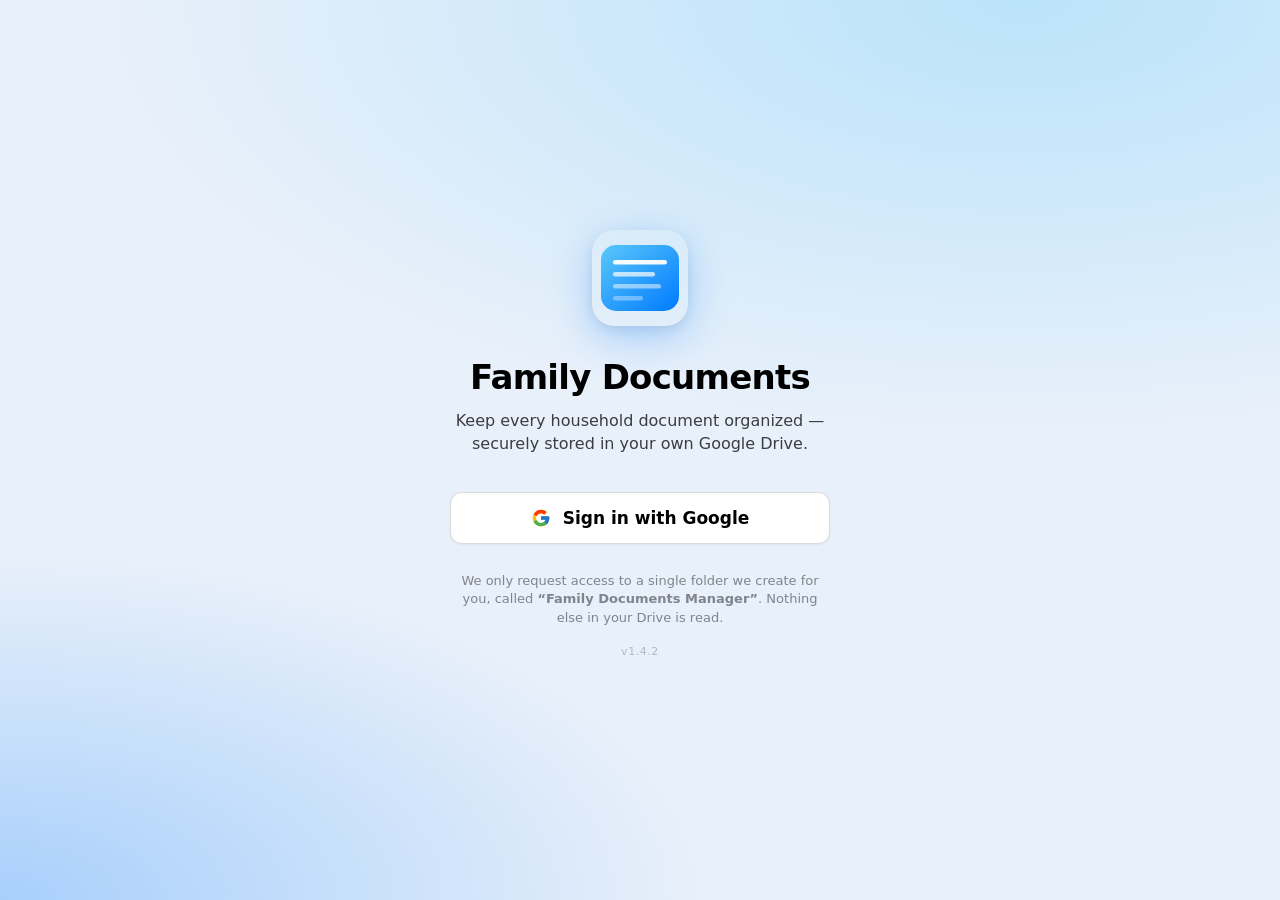
==== commit 61b4956e: "Update UI visuals and bump app version to 1.4.2 Bump app and service-worker versions to v1.4.2 and s" ====
--- a/index.html
+++ b/index.html
@@ -1,5 +1,5 @@
 <!DOCTYPE html>
-<html lang="en">
+<html lang="en" class="login-active">
 <head>
   <meta charset="UTF-8" />
   <meta name="viewport" content="width=device-width, initial-scale=1.0, viewport-fit=cover, user-scalable=no" />
@@ -28,7 +28,7 @@
   <title>Family Documents</title>
   <link rel="stylesheet" href="app.css" />
 </head>
-<body class="theme-system">
+<body class="theme-system login-active">
 
   <!-- ============================================
        LOGIN SCREEN
@@ -63,7 +63,11 @@
         <span>Sign in with Google</span>
       </button>
 
+      <button id="login-switch-account" class="login-switch" type="button" hidden>Use a different account</button>
+
       <p class="login-fineprint">We only request access to a single folder we create for you, called <strong>“Family Documents Manager”</strong>. Nothing else in your Drive is read.</p>
+
+      <p class="login-version" id="login-version">v—</p>
     </div>
   </section>
 
@@ -408,6 +412,11 @@
   <script src="https://accounts.google.com/gsi/client" async defer></script>
   <script src="https://apis.google.com/js/api.js" async defer></script>
 
+  <!-- Optional: per-machine config that overrides placeholder credentials
+       in app.js. Add this file to .gitignore to keep your API keys out
+       of source control. The 404 if the file doesn't exist is harmless. -->
+  <script src="config.local.js" defer onerror="this.remove()"></script>
+
   <!-- App -->
   <script src="app.js" defer></script>
 </body>
--- a/app.css
+++ b/app.css
@@ -10,6 +10,37 @@
    to win so HTML's hidden attribute hides elements regardless of their
    layout-display value. */
 [hidden] { display: none !important; }
+
+/* When the login screen is active, paint a soft blue background on
+   html + body so any reveal beyond the screen element (iOS PWA safe-area,
+   rubber-band scroll, gradient drop-off zones) blends seamlessly with
+   the radial gradients instead of falling back to the gray --bg color. */
+html.login-active,
+body.login-active {
+  background-color: #e8f0fa;
+  background-image:
+    radial-gradient(120% 80% at 80% 0%, rgba(90, 200, 250, 0.32), transparent 60%),
+    radial-gradient(100% 70% at 0% 100%, rgba(0, 122, 255, 0.28), transparent 55%);
+}
+
+/* Defensive layer: a fixed full-screen pseudo-element painted *behind*
+   all content. Guarantees the soft-blue background is visible edge-to-edge
+   on every browser, every PWA mode, every iOS quirk — even where
+   html/body background fails to paint into safe-area regions. */
+body.login-active::before {
+  content: '';
+  position: fixed;
+  inset: 0;
+  width: 100vw;
+  height: 100vh;
+  height: 100dvh;
+  z-index: -1;
+  pointer-events: none;
+  background-color: #e8f0fa;
+  background-image:
+    radial-gradient(120% 80% at 80% 0%, rgba(90, 200, 250, 0.32), transparent 60%),
+    radial-gradient(100% 70% at 0% 100%, rgba(0, 122, 255, 0.28), transparent 55%);
+}
 
 html, body {
   margin: 0;
@@ -20,6 +51,9 @@
   -webkit-tap-highlight-color: transparent;
   text-rendering: optimizeLegibility;
 }
+/* Make html itself opaque with our base color so iOS PWA's safe-area
+   region (home bar) blends in seamlessly instead of showing white. */
+html { background: var(--bg); }
 body {
   font-family: -apple-system, BlinkMacSystemFont, "SF Pro Text", "SF Pro Display",
                "Helvetica Neue", "Segoe UI", system-ui, sans-serif;
@@ -29,8 +63,10 @@
   color: var(--text);
   overflow: hidden;
   overscroll-behavior-y: none;
-  /* Safe-area-aware viewport sizing */
+  /* Use 100dvh so the viewport always fills the actual visible area on
+     iOS (handles the home-bar / dynamic toolbar correctly). */
   min-height: 100dvh;
+  height: 100dvh;
 }
 button { font-family: inherit; }
 input, select, textarea { font-family: inherit; font-size: inherit; }
@@ -166,13 +202,13 @@
    LOGIN SCREEN
    ============================================================ */
 .screen-login {
-  background:
-    radial-gradient(120% 80% at 80% 0%, rgba(90, 200, 250, 0.18), transparent 60%),
-    radial-gradient(100% 70% at 0% 100%, rgba(0, 122, 255, 0.20), transparent 55%),
-    var(--bg);
+  /* Background is painted by body.login-active::before (fixed full-screen
+     layer). Keep this transparent so we don't double-up. */
+  background: transparent;
   align-items: center;
   justify-content: center;
   padding: max(env(safe-area-inset-top), 24px) 24px max(env(safe-area-inset-bottom), 24px);
+  min-height: 100dvh;
 }
 .login-card {
   max-width: 380px;
@@ -203,6 +239,20 @@
   font-size: 16px;
   line-height: 1.45;
 }
+.login-switch {
+  margin-top: 16px;
+  background: transparent;
+  border: 0;
+  color: var(--blue);
+  font-size: 14px;
+  font-weight: 500;
+  cursor: pointer;
+  padding: 8px 12px;
+  border-radius: 8px;
+  transition: background 0.15s ease;
+}
+.login-switch:hover { background: var(--fill-tertiary); }
+.login-switch:active { transform: scale(0.97); }
 .btn-google {
   width: 100%;
   display: flex;
@@ -226,6 +276,14 @@
   font-size: 13px;
   color: var(--text-tertiary);
   line-height: 1.45;
+}
+.login-version {
+  margin-top: 16px;
+  font-size: 11px;
+  color: var(--text-tertiary);
+  opacity: 0.5;
+  letter-spacing: 0.05em;
+  font-variant-numeric: tabular-nums;
 }
 
 /* ============================================================
@@ -602,6 +660,7 @@
   left: 0; right: 0; bottom: 0;
   display: flex;
   justify-content: space-around;
+  /* Top padding tight; bottom uses the iPhone home-indicator safe-area */
   padding: 6px 8px max(env(safe-area-inset-bottom), 6px);
   background: var(--bg-blur);
   -webkit-backdrop-filter: saturate(180%) blur(28px);
@@ -616,14 +675,16 @@
   display: flex;
   flex-direction: column;
   align-items: center;
-  gap: 2px;
-  padding: 8px 4px;
-  color: var(--text-tertiary);
-  font-size: 10px;
+  justify-content: center;
+  gap: 3px;
+  padding: 4px 4px;
+  color: var(--text-tertiary);
+  font-size: 11px;
   font-weight: 500;
   cursor: pointer;
   transition: color 0.15s ease, transform 0.15s ease;
 }
+.nav-btn svg { width: 26px; height: 26px; }
 .nav-btn:active { transform: scale(0.92); }
 .nav-btn.is-active { color: var(--blue); }
 
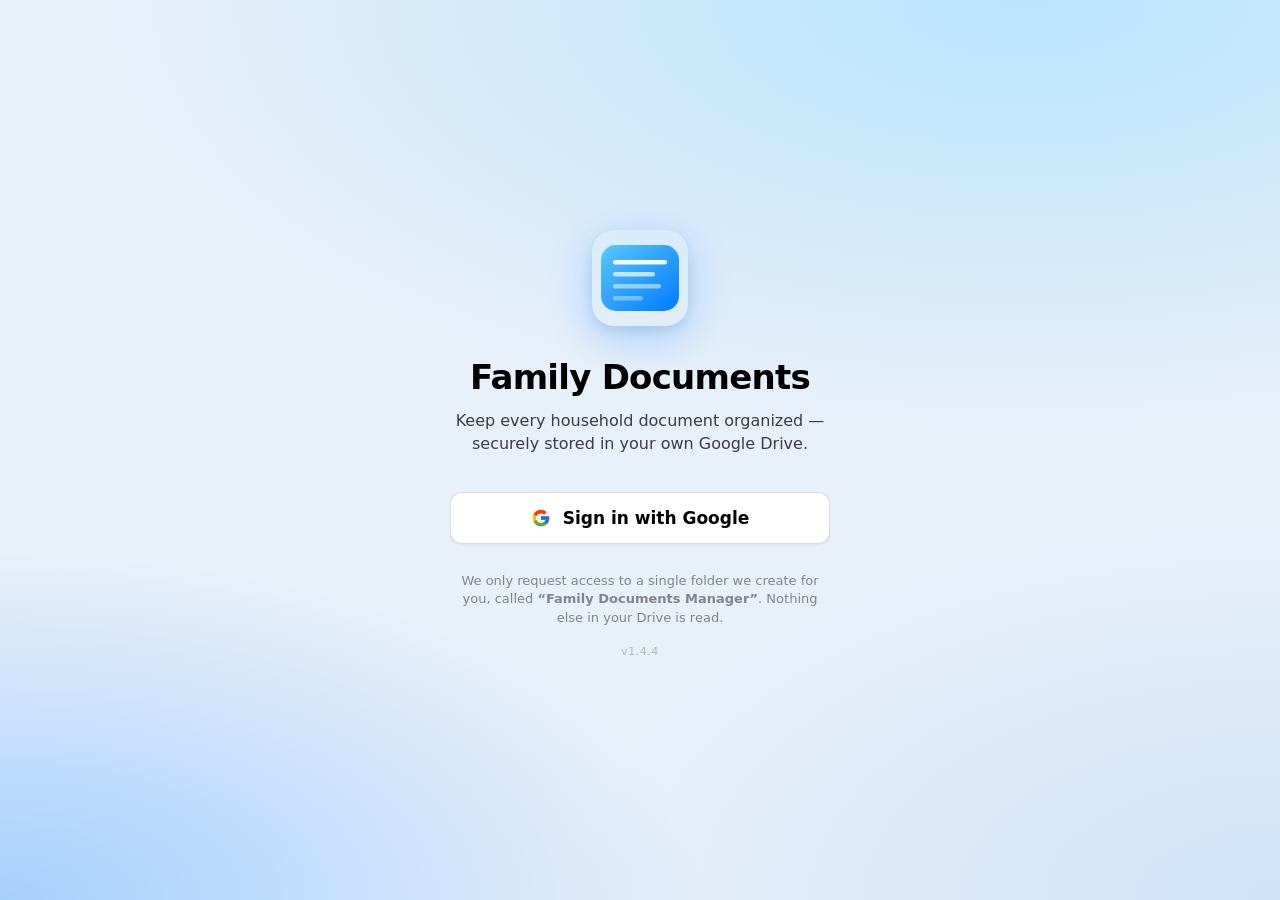
==== commit b188991f: "Release v1.4.4: enable Eruda mobile devtools Bump app and service-worker versions to v1.4.4 and upda" ====
--- a/index.html
+++ b/index.html
@@ -417,6 +417,31 @@
        of source control. The 404 if the file doesn't exist is harmless. -->
   <script src="config.local.js" defer onerror="this.remove()"></script>
 
+  <!-- Eruda: in-page DevTools for mobile debugging. Activated by:
+         (a) ?eruda=1 in the URL, or
+         (b) localStorage.fdm_debug = "1" being set
+       When active, a small floating button appears in the corner.
+       Tap it to open Console / Elements / Network just like F12. -->
+  <script>
+    (function () {
+      var url = new URL(location.href);
+      var enable = url.searchParams.get('eruda') === '1' ||
+                   localStorage.getItem('fdm_debug') === '1';
+      if (url.searchParams.get('eruda') === '1') {
+        localStorage.setItem('fdm_debug', '1'); // remember across reloads
+      }
+      if (url.searchParams.get('eruda') === '0') {
+        localStorage.removeItem('fdm_debug');
+        return;
+      }
+      if (!enable) return;
+      var s = document.createElement('script');
+      s.src = '//cdn.jsdelivr.net/npm/eruda';
+      s.onload = function () { window.eruda && eruda.init(); };
+      document.head.appendChild(s);
+    })();
+  </script>
+
   <!-- App -->
   <script src="app.js" defer></script>
 </body>
--- a/app.css
+++ b/app.css
@@ -14,13 +14,19 @@
 /* When the login screen is active, paint a soft blue background on
    html + body so any reveal beyond the screen element (iOS PWA safe-area,
    rubber-band scroll, gradient drop-off zones) blends seamlessly with
-   the radial gradients instead of falling back to the gray --bg color. */
+   the radial gradients instead of falling back to the gray --bg color.
+   `background-attachment: fixed` anchors the gradient to the viewport
+   so it always covers the full visible area regardless of body height
+   miscalculations on iOS PWA standalone. */
 html.login-active,
 body.login-active {
   background-color: #e8f0fa;
   background-image:
     radial-gradient(120% 80% at 80% 0%, rgba(90, 200, 250, 0.32), transparent 60%),
-    radial-gradient(100% 70% at 0% 100%, rgba(0, 122, 255, 0.28), transparent 55%);
+    radial-gradient(100% 70% at 0% 100%, rgba(0, 122, 255, 0.28), transparent 55%),
+    radial-gradient(80% 60% at 100% 100%, rgba(120, 180, 240, 0.22), transparent 70%);
+  background-attachment: fixed;
+  background-size: 100% 100%;
 }
 
 /* Defensive layer: a fixed full-screen pseudo-element painted *behind*
@@ -30,7 +36,7 @@
 body.login-active::before {
   content: '';
   position: fixed;
-  inset: 0;
+  top: 0; left: 0; right: 0; bottom: 0;
   width: 100vw;
   height: 100vh;
   height: 100dvh;
@@ -39,7 +45,8 @@
   background-color: #e8f0fa;
   background-image:
     radial-gradient(120% 80% at 80% 0%, rgba(90, 200, 250, 0.32), transparent 60%),
-    radial-gradient(100% 70% at 0% 100%, rgba(0, 122, 255, 0.28), transparent 55%);
+    radial-gradient(100% 70% at 0% 100%, rgba(0, 122, 255, 0.28), transparent 55%),
+    radial-gradient(80% 60% at 100% 100%, rgba(120, 180, 240, 0.22), transparent 70%);
 }
 
 html, body {
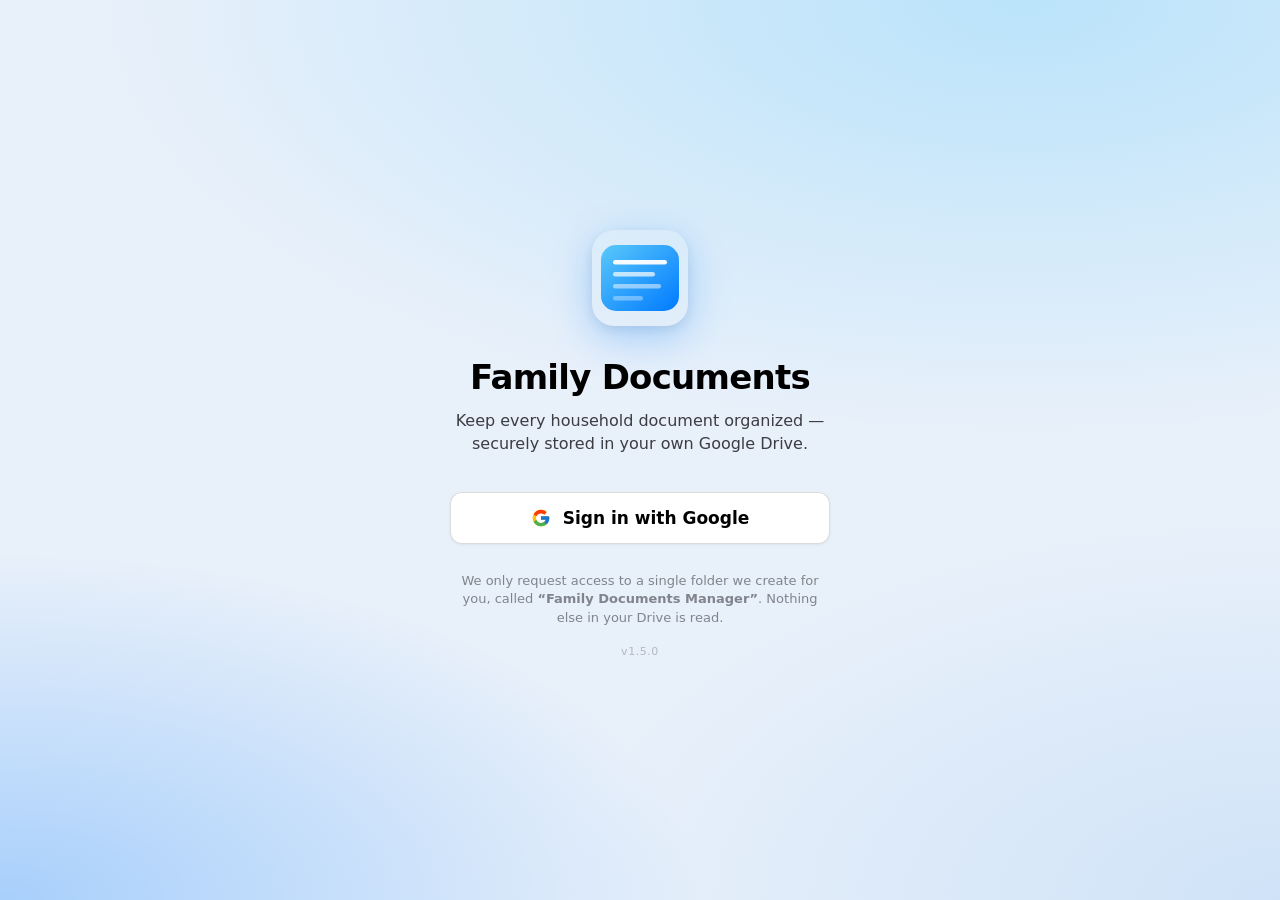
==== commit c529c5a3: "Bump to v1.5.0 and update PWA theming Increase app/service-worker version to v1.5.0 (APP_VERSION and" ====
--- a/index.html
+++ b/index.html
@@ -3,7 +3,12 @@
 <head>
   <meta charset="UTF-8" />
   <meta name="viewport" content="width=device-width, initial-scale=1.0, viewport-fit=cover, user-scalable=no" />
-  <meta name="theme-color" content="#f2f2f7" media="(prefers-color-scheme: light)" />
+  <!-- theme-color sets the color iOS paints in the PWA's safe-area
+       regions (status bar AND the area around the home indicator).
+       MUST match the page background or you get a visible band of the
+       wrong color in iOS standalone PWA mode. The login screen uses a
+       soft blue gradient, so we paint the chrome to match. -->
+  <meta name="theme-color" content="#e8f0fa" media="(prefers-color-scheme: light)" />
   <meta name="theme-color" content="#000000" media="(prefers-color-scheme: dark)" />
   <meta name="description" content="A family document manager that stores PDFs and images in your Google Drive." />
 
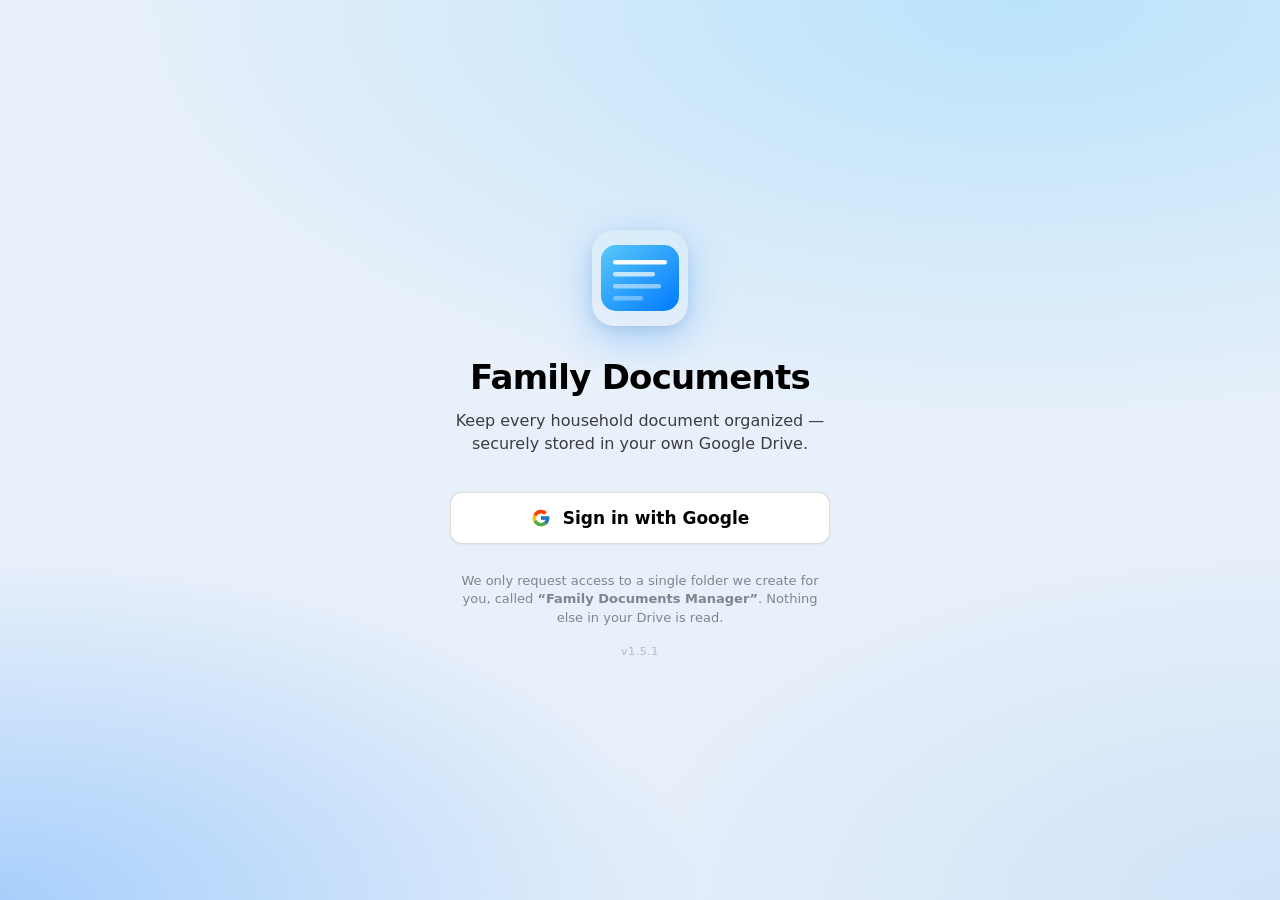
==== commit 85f48d35: "Bump version to 1.5.1; add login-active backgrounds Update app and service-worker to v1.5.1 (APP_VER" ====
--- a/index.html
+++ b/index.html
@@ -2,7 +2,7 @@
 <html lang="en" class="login-active">
 <head>
   <meta charset="UTF-8" />
-  <meta name="viewport" content="width=device-width, initial-scale=1.0, viewport-fit=cover, user-scalable=no" />
+  <meta name="viewport" content="width=device-width, initial-scale=1, maximum-scale=1.0, user-scalable=no, viewport-fit=cover" />
   <!-- theme-color sets the color iOS paints in the PWA's safe-area
        regions (status bar AND the area around the home indicator).
        MUST match the page background or you get a visible band of the
--- a/app.css
+++ b/app.css
@@ -59,14 +59,16 @@
   text-rendering: optimizeLegibility;
 }
 /* Make html itself opaque with our base color so iOS PWA's safe-area
-   region (home bar) blends in seamlessly instead of showing white. */
-html { background: var(--bg); }
+   region (home bar) blends in seamlessly instead of showing white.
+   This is overridden when login-active is set. */
+html { background-color: var(--bg); }
+html.login-active { background-color: #e8f0fa; }
 body {
   font-family: -apple-system, BlinkMacSystemFont, "SF Pro Text", "SF Pro Display",
                "Helvetica Neue", "Segoe UI", system-ui, sans-serif;
   font-size: 17px;
   line-height: 1.4;
-  background: var(--bg);
+  background-color: var(--bg);
   color: var(--text);
   overflow: hidden;
   overscroll-behavior-y: none;
@@ -75,6 +77,7 @@
   min-height: 100dvh;
   height: 100dvh;
 }
+body.login-active { background-color: #e8f0fa; }
 button { font-family: inherit; }
 input, select, textarea { font-family: inherit; font-size: inherit; }
 input[type="search"]::-webkit-search-cancel-button { -webkit-appearance: none; }
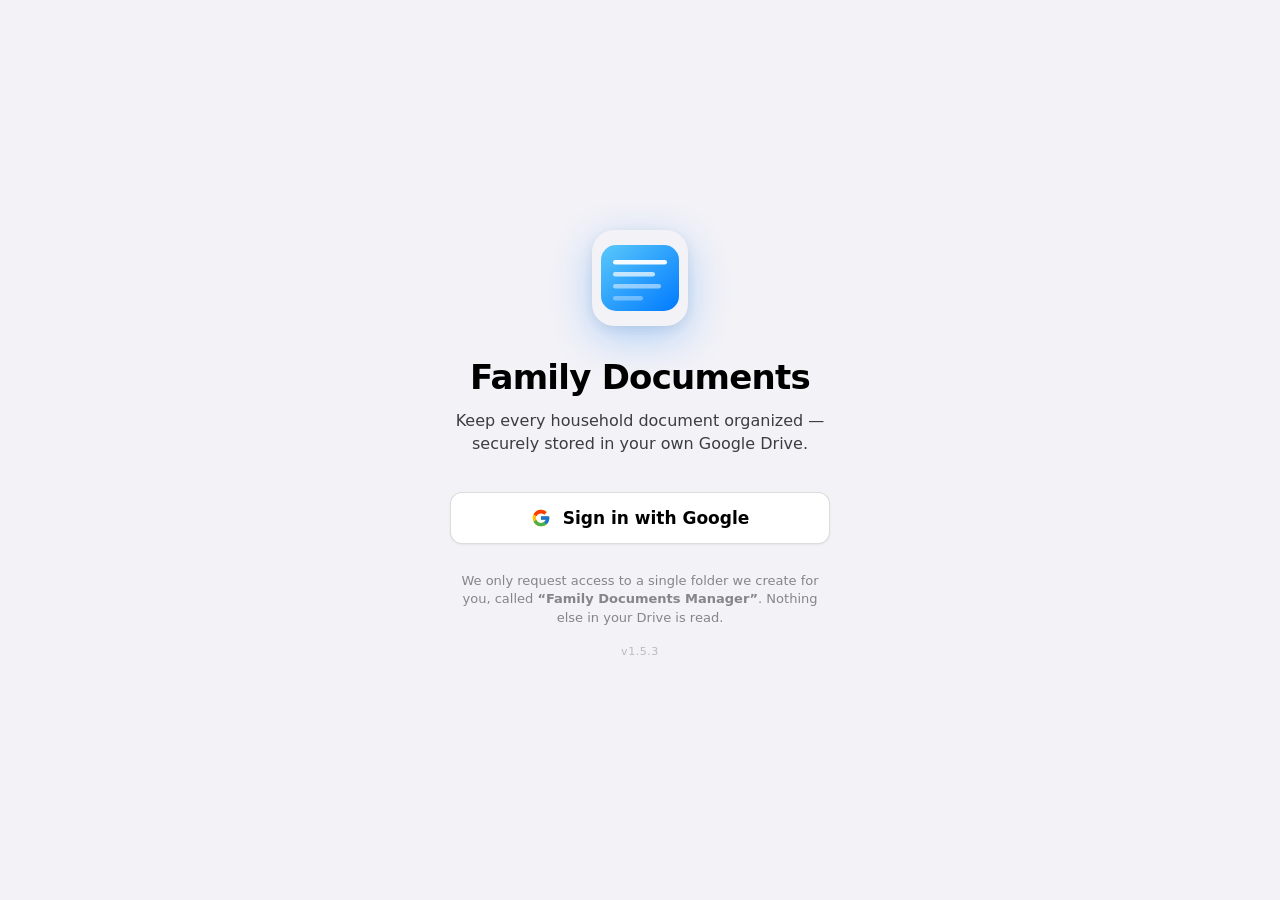
==== commit 9928ba78: "1.5.3" ====
--- a/index.html
+++ b/index.html
@@ -6,9 +6,9 @@
   <!-- theme-color sets the color iOS paints in the PWA's safe-area
        regions (status bar AND the area around the home indicator).
        MUST match the page background or you get a visible band of the
-       wrong color in iOS standalone PWA mode. The login screen uses a
-       soft blue gradient, so we paint the chrome to match. -->
-  <meta name="theme-color" content="#e8f0fa" media="(prefers-color-scheme: light)" />
+       wrong color in iOS standalone PWA mode. We use #f2f2f7 to match
+       var(--bg) — the system grouped background used everywhere. -->
+  <meta name="theme-color" content="#f2f2f7" media="(prefers-color-scheme: light)" />
   <meta name="theme-color" content="#000000" media="(prefers-color-scheme: dark)" />
   <meta name="description" content="A family document manager that stores PDFs and images in your Google Drive." />
 
--- a/app.css
+++ b/app.css
@@ -11,28 +11,20 @@
    layout-display value. */
 [hidden] { display: none !important; }
 
-/* When the login screen is active, paint a soft blue background on
-   html + body so any reveal beyond the screen element (iOS PWA safe-area,
-   rubber-band scroll, gradient drop-off zones) blends seamlessly with
-   the radial gradients instead of falling back to the gray --bg color.
-   `background-attachment: fixed` anchors the gradient to the viewport
-   so it always covers the full visible area regardless of body height
-   miscalculations on iOS PWA standalone. */
+/* When the login screen is active, paint a subtle gray-blue tint on
+   html + body. The gray base matches var(--bg) (and theme-color), so
+   iOS PWA's safe-area regions blend in seamlessly with the page. */
 html.login-active,
 body.login-active {
-  background-color: #e8f0fa;
+  background-color: var(--bg);
   background-image:
-    radial-gradient(120% 80% at 80% 0%, rgba(90, 200, 250, 0.32), transparent 60%),
-    radial-gradient(100% 70% at 0% 100%, rgba(0, 122, 255, 0.28), transparent 55%),
-    radial-gradient(80% 60% at 100% 100%, rgba(120, 180, 240, 0.22), transparent 70%);
-  background-attachment: fixed;
-  background-size: 100% 100%;
+    radial-gradient(120% 80% at 80% 0%, rgba(90, 200, 250, 0.10), transparent 60%),
+    radial-gradient(100% 70% at 0% 100%, rgba(0, 122, 255, 0.10), transparent 55%);
 }
 
 /* Defensive layer: a fixed full-screen pseudo-element painted *behind*
-   all content. Guarantees the soft-blue background is visible edge-to-edge
-   on every browser, every PWA mode, every iOS quirk — even where
-   html/body background fails to paint into safe-area regions. */
+   all content. Guarantees the background is visible edge-to-edge on
+   every browser, every PWA mode. */
 body.login-active::before {
   content: '';
   position: fixed;
@@ -42,11 +34,10 @@
   height: 100dvh;
   z-index: -1;
   pointer-events: none;
-  background-color: #e8f0fa;
+  background-color: var(--bg);
   background-image:
-    radial-gradient(120% 80% at 80% 0%, rgba(90, 200, 250, 0.32), transparent 60%),
-    radial-gradient(100% 70% at 0% 100%, rgba(0, 122, 255, 0.28), transparent 55%),
-    radial-gradient(80% 60% at 100% 100%, rgba(120, 180, 240, 0.22), transparent 70%);
+    radial-gradient(120% 80% at 80% 0%, rgba(90, 200, 250, 0.10), transparent 60%),
+    radial-gradient(100% 70% at 0% 100%, rgba(0, 122, 255, 0.10), transparent 55%);
 }
 
 html, body {
@@ -59,10 +50,9 @@
   text-rendering: optimizeLegibility;
 }
 /* Make html itself opaque with our base color so iOS PWA's safe-area
-   region (home bar) blends in seamlessly instead of showing white.
-   This is overridden when login-active is set. */
+   region (home bar) blends in seamlessly. */
 html { background-color: var(--bg); }
-html.login-active { background-color: #e8f0fa; }
+html.login-active { background-color: var(--bg); }
 body {
   font-family: -apple-system, BlinkMacSystemFont, "SF Pro Text", "SF Pro Display",
                "Helvetica Neue", "Segoe UI", system-ui, sans-serif;
@@ -77,7 +67,7 @@
   min-height: 100dvh;
   height: 100dvh;
 }
-body.login-active { background-color: #e8f0fa; }
+body.login-active { background-color: var(--bg); }
 button { font-family: inherit; }
 input, select, textarea { font-family: inherit; font-size: inherit; }
 input[type="search"]::-webkit-search-cancel-button { -webkit-appearance: none; }
@@ -214,7 +204,6 @@
 .screen-login {
   /* Background is painted by body.login-active::before (fixed full-screen
      layer). Keep this transparent so we don't double-up. */
-  background: transparent;
   align-items: center;
   justify-content: center;
   padding: max(env(safe-area-inset-top), 24px) 24px max(env(safe-area-inset-bottom), 24px);
